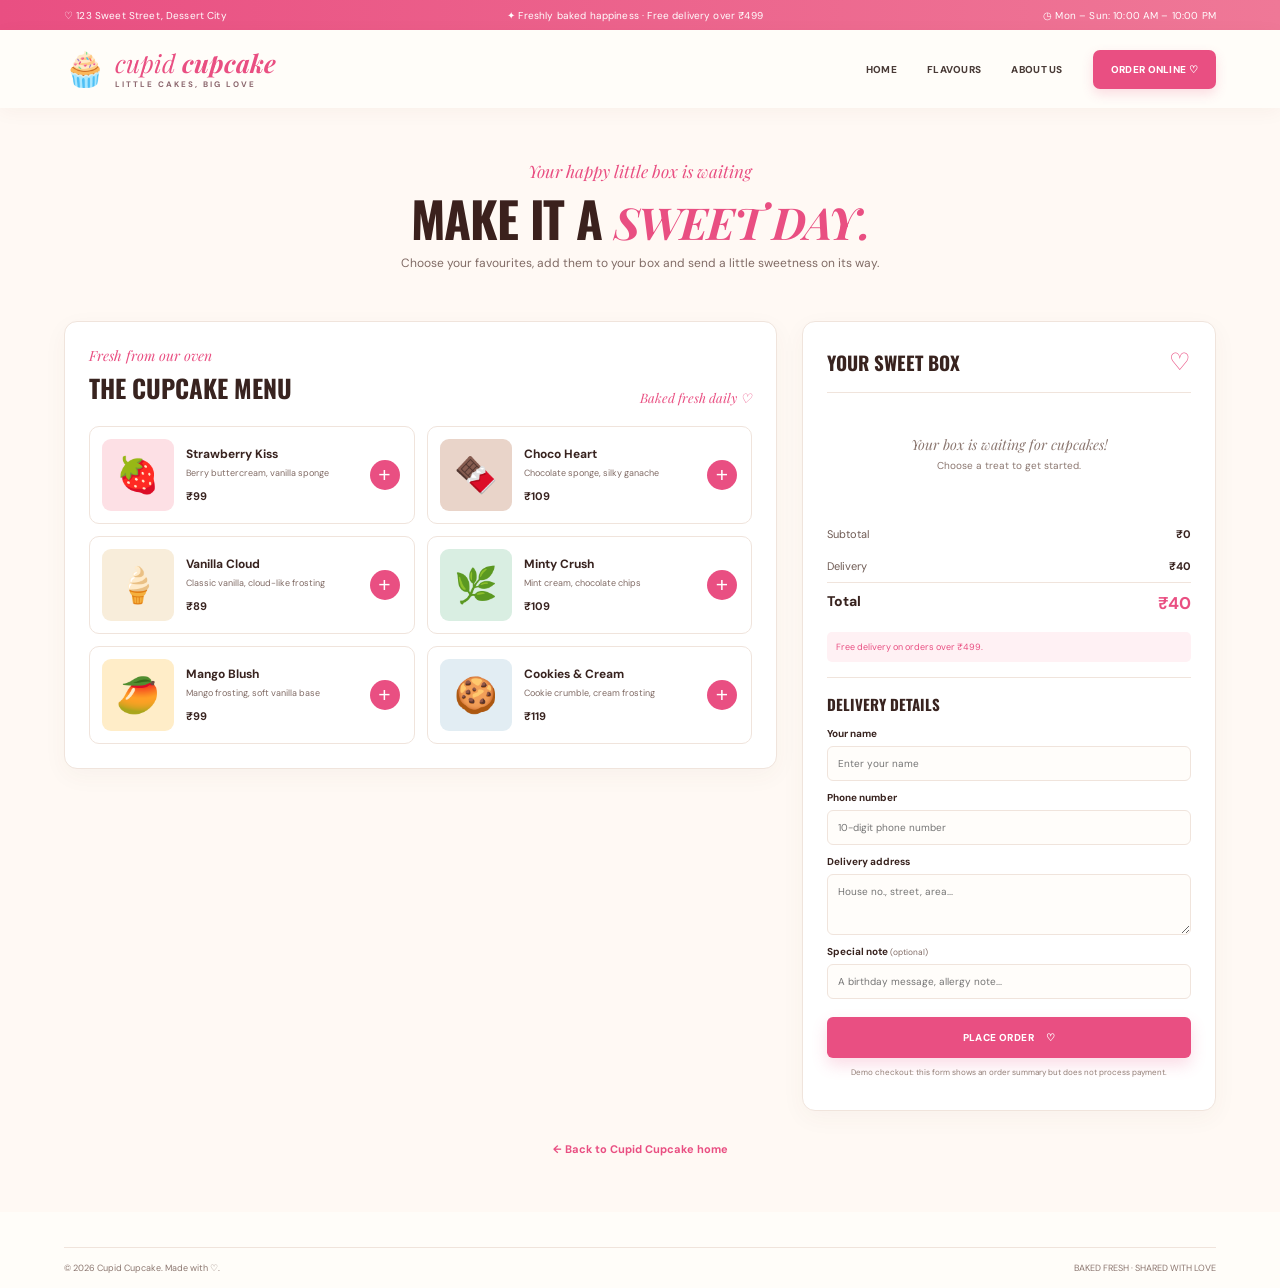
==== order.html @ 5f015a70 "Add files via upload" ====
<!DOCTYPE html>
<html lang="en">
<head>
  <meta charset="UTF-8">
  <meta name="viewport" content="width=device-width, initial-scale=1.0">
  <title>Order Online | Cupid Cupcake</title>
  <link rel="preconnect" href="https://fonts.googleapis.com">
  <link rel="preconnect" href="https://fonts.gstatic.com" crossorigin>
  <link href="https://fonts.googleapis.com/css2?family=DM+Sans:wght@400;500;600;700;800&family=Playfair+Display:ital,wght@0,600;0,700;1,600&family=Oswald:wght@500;600;700&display=swap" rel="stylesheet">
  <link rel="stylesheet" href="styles.css">
</head>
<body class="order-page">
  <div class="top-strip"><span>♡ 123 Sweet Street, Dessert City</span><span>✦ Freshly baked happiness · Free delivery over ₹499</span><span>◷ Mon – Sun: 10:00 AM – 10:00 PM</span></div>
  <header class="site-header">
    <a class="brand" href="index.html"><span class="brand-mark">🧁</span><span class="brand-name">cupid <b>cupcake</b><small>LITTLE CAKES, BIG LOVE</small></span></a>
    <button class="menu-toggle" aria-label="Toggle navigation" aria-expanded="false">☰</button>
    <nav class="main-nav"><a href="index.html#home">HOME</a><a href="index.html#flavors">FLAVOURS</a><a href="index.html#about">ABOUT US</a><a class="nav-order active-order" href="order.html">ORDER ONLINE ♡</a></nav>
  </header>

  <main class="order-main">
    <div class="order-intro"><p class="eyebrow">Your happy little box is waiting</p><h1>MAKE IT A <em>SWEET DAY.</em></h1><p>Choose your favourites, add them to your box and send a little sweetness on its way.</p></div>
    <div class="order-layout">
      <section class="order-catalog">
        <div class="section-heading"><div><p class="eyebrow">Fresh from our oven</p><h2>THE CUPCAKE MENU</h2></div><span class="menu-note">Baked fresh daily ♡</span></div>
        <div class="order-grid" id="order-grid">
          <article class="order-item" data-name="Strawberry Kiss" data-price="99"><div class="order-emoji strawberry">🍓</div><div><h3>Strawberry Kiss</h3><p>Berry buttercream, vanilla sponge</p><b>₹99</b></div><button class="add-button" aria-label="Add Strawberry Kiss">+</button></article>
          <article class="order-item" data-name="Choco Heart" data-price="109"><div class="order-emoji chocolate">🍫</div><div><h3>Choco Heart</h3><p>Chocolate sponge, silky ganache</p><b>₹109</b></div><button class="add-button" aria-label="Add Choco Heart">+</button></article>
          <article class="order-item" data-name="Vanilla Cloud" data-price="89"><div class="order-emoji vanilla">🍦</div><div><h3>Vanilla Cloud</h3><p>Classic vanilla, cloud-like frosting</p><b>₹89</b></div><button class="add-button" aria-label="Add Vanilla Cloud">+</button></article>
          <article class="order-item" data-name="Minty Crush" data-price="109"><div class="order-emoji mint">🌿</div><div><h3>Minty Crush</h3><p>Mint cream, chocolate chips</p><b>₹109</b></div><button class="add-button" aria-label="Add Minty Crush">+</button></article>
          <article class="order-item" data-name="Mango Blush" data-price="99"><div class="order-emoji mango">🥭</div><div><h3>Mango Blush</h3><p>Mango frosting, soft vanilla base</p><b>₹99</b></div><button class="add-button" aria-label="Add Mango Blush">+</button></article>
          <article class="order-item" data-name="Cookies & Cream" data-price="119"><div class="order-emoji cookies">🍪</div><div><h3>Cookies & Cream</h3><p>Cookie crumble, cream frosting</p><b>₹119</b></div><button class="add-button" aria-label="Add Cookies & Cream">+</button></article>
        </div>
      </section>
      <aside class="cart-panel">
        <div class="cart-title"><h2>YOUR SWEET BOX</h2><span>♡</span></div>
        <div id="cart-items" class="cart-items"><p class="empty-cart">Your box is waiting for cupcakes!<br><span>Choose a treat to get started.</span></p></div>
        <div class="cart-total"><span>Subtotal</span><b id="subtotal">₹0</b></div>
        <div class="cart-total delivery"><span>Delivery</span><b id="delivery">₹40</b></div>
        <div class="cart-total grand-total"><span>Total</span><b id="total">₹40</b></div>
        <p class="delivery-hint" id="delivery-hint">Free delivery on orders over ₹499.</p>
        <form id="checkout-form" class="checkout-form">
          <h3>DELIVERY DETAILS</h3>
          <label>Your name<input name="customer" type="text" placeholder="Enter your name" required></label>
          <label>Phone number<input name="phone" type="tel" placeholder="10-digit phone number" pattern="[0-9]{10}" required></label>
          <label>Delivery address<textarea name="address" rows="3" placeholder="House no., street, area..." required></textarea></label>
          <label>Special note <small>(optional)</small><input name="note" type="text" placeholder="A birthday message, allergy note..."></label>
          <button class="button button-primary checkout-button" type="submit">PLACE ORDER <span>♡</span></button>
          <p class="checkout-disclaimer">Demo checkout: this form shows an order summary but does not process payment.</p>
        </form>
      </aside>
    </div>
    <div class="order-back"><a href="index.html">← Back to Cupid Cupcake home</a></div>
  </main>
  <footer><div class="footer-bottom"><span>© 2026 Cupid Cupcake. Made with ♡.</span><span>BAKED FRESH · SHARED WITH LOVE</span></div></footer>
  <script src="script.js"></script>
</body>
</html>
---- styles.css ----
*{box-sizing:border-box} :root{--pink:#e94f82;--pink-dark:#d93670;--rose:#f9d7df;--cream:#fff8f0;--ink:#38231f;--muted:#806b65;--line:#f0e4dc;--mint:#d9f0e5} html{scroll-behavior:smooth}body{margin:0;background:var(--cream);color:var(--ink);font-family:"DM Sans",sans-serif;font-size:14px}.top-strip{height:30px;background:linear-gradient(90deg,#e94f82,#ef7897);color:white;display:flex;align-items:center;justify-content:space-between;padding:0 5%;font-size:10px;letter-spacing:.15px}.site-header{height:78px;background:#fffdf9;display:flex;align-items:center;justify-content:space-between;padding:0 5%;position:sticky;top:0;z-index:20;box-shadow:0 4px 18px #6b37200b}.brand{display:flex;align-items:center;gap:9px;text-decoration:none;color:var(--pink);min-width:170px}.brand-mark{font-size:34px}.brand-name{font-family:"Playfair Display",serif;font-style:italic;font-size:25px;line-height:1}.brand-name b{font-weight:700}.brand-name small{display:block;font:700 8px "DM Sans",sans-serif;letter-spacing:2px;margin-top:4px;color:#8b666d}.main-nav{display:flex;align-items:center;gap:30px}.main-nav a{font-size:10px;font-weight:800;color:#493b37;text-decoration:none;letter-spacing:.3px;position:relative}.main-nav a:hover,.main-nav a.active{color:var(--pink)}.main-nav a.active:after{content:"";position:absolute;bottom:-12px;left:0;width:100%;height:2px;background:var(--pink)}.main-nav .nav-order{background:var(--pink);color:white;padding:13px 18px;border-radius:7px;box-shadow:0 5px 12px #e94f8230}.main-nav .nav-order:after{display:none}.menu-toggle{display:none;border:0;background:none;font-size:25px;color:var(--pink)}.hero{min-height:470px;padding:55px 7% 34px;display:grid;grid-template-columns:1fr 1fr;align-items:center;background:radial-gradient(circle at 77% 43%,#ffe4e7 0,transparent 33%),linear-gradient(110deg,#fff8f0,#fff2eb);overflow:hidden}.hero-copy{max-width:550px}.eyebrow{font-family:"Playfair Display",serif;font-style:italic;color:var(--pink);font-size:17px;margin:0 0 12px}.hero h1,.order-intro h1{font:700 clamp(42px,5.4vw,68px)/.98 "Oswald",sans-serif;letter-spacing:-1.2px;margin:0;color:#3b211d}.hero h1 em,.order-intro h1 em{font-family:"Playfair Display",serif;font-size:.9em;color:var(--pink);font-weight:700}.hero-description{font-size:14px;line-height:1.8;color:#6c5650;max-width:390px;margin:22px 0}.hero-actions{display:flex;gap:12px;flex-wrap:wrap}.button{display:inline-flex;align-items:center;justify-content:center;gap:12px;text-decoration:none;border:0;border-radius:6px;padding:14px 20px;font:800 10px "DM Sans",sans-serif;letter-spacing:.4px;cursor:pointer;transition:.2s}.button:hover,.nav-order:hover{transform:translateY(-2px);filter:brightness(.98)}.button-primary{background:var(--pink);color:white;box-shadow:0 7px 16px #e94f8233}.button-outline{border:1px solid var(--pink);color:var(--pink);background:transparent}.button-light{background:white;color:var(--pink)}.hero-perks{display:flex;gap:36px;margin-top:38px}.hero-perks div{display:grid;grid-template-columns:25px auto;column-gap:7px;align-items:center}.hero-perks span{grid-row:span 2;color:var(--pink);font-size:22px}.hero-perks b{font-size:10px}.hero-perks small{font-size:9px;color:var(--muted)}.hero-art{position:relative;display:flex;justify-content:center;align-items:center;min-height:390px}.hero-art img{width:min(100%,530px);height:410px;object-fit:contain;filter:drop-shadow(0 18px 16px #a65d3930);position:relative;z-index:1}.floating-sticker{position:absolute;right:3%;top:4%;width:88px;height:88px;border-radius:50%;background:#f58bad;color:white;display:flex;flex-direction:column;align-items:center;justify-content:center;font:700 21px "Oswald";transform:rotate(12deg);z-index:2;box-shadow:0 5px 15px #e94f8240}.floating-sticker small{font:700 8px "DM Sans";text-align:center;letter-spacing:1px}.sparkle{position:absolute;color:#f17b9c;font-size:28px}.sparkle-one{left:5%;top:18%}.sparkle-two{right:5%;bottom:15%}.hero-caption{position:absolute;bottom:8px;right:5%;font:italic 15px "Playfair Display";color:var(--pink);transform:rotate(-7deg)}.benefit-bar{margin:-2px auto 0;position:relative;z-index:3;width:90%;background:white;border-radius:12px;box-shadow:0 7px 24px #70412b12;display:grid;grid-template-columns:repeat(4,1fr);padding:18px 25px}.benefit-bar>div{display:flex;align-items:center;justify-content:center;gap:13px;border-right:1px solid var(--line)}.benefit-bar>div:last-child{border:0}.benefit-bar>div>span{font-size:24px;color:var(--pink)}.benefit-bar p{margin:0;display:grid;gap:4px}.benefit-bar b{font-size:9px}.benefit-bar small{font-size:9px;color:var(--muted)}.section-wrap{width:90%;max-width:1300px;margin:55px auto}.section-heading{display:flex;justify-content:space-between;align-items:end;margin-bottom:20px}.section-heading .eyebrow,.center-heading .eyebrow{font-size:14px;margin-bottom:4px}.section-heading h2,.center-heading h2,.about-panel h2{font:700 25px "Oswald";margin:0}.section-heading h2 span{color:var(--pink);font-size:30px;margin-left:8px}.text-link{font-size:10px;font-weight:800;color:var(--pink);text-decoration:none}.flavour-grid{display:grid;grid-template-columns:repeat(6,1fr);gap:14px}.flavour-card{background:white;border:1px solid #f2e9e3;border-radius:10px;overflow:hidden;text-align:center;padding:10px 10px 13px;box-shadow:0 5px 15px #68422a0b;transition:.2s}.flavour-card:hover{transform:translateY(-5px);box-shadow:0 12px 24px #68422a17}.flavour-art{height:112px;border-radius:8px;display:grid;place-items:center;font-size:57px;background:#fde0e5}.chocolate{background:#e9d4c9!important}.vanilla{background:#f8edda!important}.mint{background:#d9eee2!important}.mango{background:#ffedc8!important}.cookies{background:#e2edf3!important}.flavour-card h3{font-size:12px;margin:11px 0 3px}.flavour-card p{font-size:9px;color:var(--muted);margin:0 0 10px}.card-bottom{display:flex;justify-content:space-between;align-items:center;padding:0 4px}.card-bottom b{font-size:12px}.card-bottom a{font-size:8px;font-weight:800;color:white;background:var(--pink);border-radius:4px;padding:7px 9px;text-decoration:none}.story-row{display:grid;grid-template-columns:1.05fr 1fr;gap:20px;margin-top:40px}.deal-panel{min-height:205px;border-radius:12px;padding:27px 30px;background:linear-gradient(110deg,#ed6790,#f59cb0);color:white;display:flex;align-items:center;justify-content:space-between;overflow:hidden}.deal-panel .eyebrow{color:#fff3f6;font-size:14px}.deal-panel h2{font:700 25px/1.15 "Oswald";margin:0 0 8px}.deal-panel p:not(.eyebrow){font:italic 16px "Playfair Display";margin:0 0 15px}.deal-cupcakes{font-size:55px;white-space:nowrap;transform:rotate(-8deg);filter:drop-shadow(0 8px 4px #9b385533)}.about-panel{padding:20px 26px;background:#fff5ec;border-radius:12px}.about-panel h2{margin-bottom:12px}.about-panel>p:not(.eyebrow){font-size:11px;line-height:1.8;color:#6f5a52;max-width:470px}.about-points{display:flex;gap:25px;margin-top:18px;color:var(--pink);font-size:13px}.about-points b{display:block;color:var(--ink);font-size:9px;margin-top:5px}.reviews{margin-top:50px}.center-heading{text-align:center;margin-bottom:22px}.center-heading h2{font-size:22px}.review-grid{display:grid;grid-template-columns:repeat(3,1fr);gap:15px}.review-card{background:white;border:1px solid var(--line);border-radius:10px;padding:18px;display:flex;gap:14px;box-shadow:0 5px 15px #68422a0a}.avatar{flex:0 0 42px;height:42px;border-radius:50%;display:grid;place-items:center;background:#f8d6df;color:#a43b60;font:700 19px "Playfair Display"}.avatar-two{background:#dcece5;color:#376e59}.avatar-three{background:#f8e7c9;color:#956c27}.stars{color:#f1a13b;letter-spacing:2px;font-size:12px}.review-card p{font-size:10px;line-height:1.7;color:#68544d;margin:7px 0}.review-card b{font-size:9px}.cta-strip{width:94%;margin:35px auto 25px;background:linear-gradient(90deg,#e95787,#f28ca8);border-radius:10px;min-height:78px;padding:12px 4%;display:flex;align-items:center;justify-content:space-between;color:white}.cta-strip>span{font-size:35px}.cta-strip h2{font:italic 22px "Playfair Display";margin:0}.cta-strip p{font-size:10px;margin:4px 0 0;color:#fff0f4}.cta-strip .button{min-width:145px}footer{background:#fffdf9;padding:35px 5% 0}.footer-main{display:grid;grid-template-columns:1.3fr 1fr 1.2fr 1.1fr 1.4fr;gap:30px;padding-bottom:28px}.footer-main h4{font-size:9px;margin:5px 0 14px}.footer-main>div>a:not(.brand){display:block;text-decoration:none;color:#796761;font-size:9px;margin:9px 0}.footer-main p{font-size:9px;line-height:1.8;color:#796761}.footer-brand>p{margin:12px 0}.socials{display:flex;gap:7px}.socials a{width:22px;height:22px;border-radius:50%;background:var(--pink);color:white;text-decoration:none;display:grid;place-items:center;font-size:11px}.newsletter{display:flex;gap:5px}.newsletter input{min-width:0;width:100%;border:1px solid var(--line);border-radius:4px;padding:9px;font:9px "DM Sans"}.newsletter button{border:0;background:var(--pink);color:white;font-size:9px;font-weight:800;border-radius:4px;padding:0 12px}.footer-bottom{border-top:1px solid var(--line);padding:14px 0;display:flex;justify-content:space-between;color:#8c7770;font-size:9px}.order-page{background:#fff9f4}.order-main{width:90%;max-width:1300px;margin:0 auto 55px}.order-intro{text-align:center;padding:52px 10px 38px}.order-intro h1{font-size:49px}.order-intro>p:last-child{color:var(--muted);font-size:12px}.order-layout{display:grid;grid-template-columns:1.55fr .9fr;gap:25px;align-items:start}.order-catalog,.cart-panel{background:white;border:1px solid var(--line);border-radius:13px;padding:24px;box-shadow:0 7px 25px #68422a0b}.menu-note{font:italic 13px "Playfair Display";color:var(--pink)}.order-grid{display:grid;grid-template-columns:repeat(2,1fr);gap:12px}.order-item{border:1px solid var(--line);border-radius:10px;padding:12px;display:grid;grid-template-columns:72px 1fr 32px;gap:12px;align-items:center}.order-emoji{width:72px;height:72px;border-radius:9px;background:#fde0e5;display:grid;place-items:center;font-size:35px}.order-item h3{font-size:12px;margin:0 0 5px}.order-item p{font-size:9px;color:var(--muted);margin:0 0 7px}.order-item b{font-size:11px}.add-button{width:30px;height:30px;border:0;border-radius:50%;background:var(--pink);color:white;font-size:21px;cursor:pointer}.add-button:hover{background:var(--pink-dark)}.cart-panel{position:sticky;top:100px}.cart-title{display:flex;justify-content:space-between;align-items:center;border-bottom:1px solid var(--line);padding-bottom:15px}.cart-title h2{font:700 19px "Oswald";margin:0}.cart-title span{font-size:24px;color:var(--pink)}.cart-items{padding:8px 0}.empty-cart{text-align:center;color:#8b7770;font:italic 14px "Playfair Display";padding:20px 0}.empty-cart span{font:10px "DM Sans";line-height:2}.cart-line{display:grid;grid-template-columns:1fr auto;gap:8px;padding:11px 0;border-bottom:1px solid #f4ece7}.cart-line strong{font-size:11px}.cart-line small{display:block;color:var(--muted);font-size:9px;margin-top:4px}.quantity{display:flex;align-items:center;gap:8px}.quantity button{border:1px solid var(--line);background:#fff7f4;color:var(--pink);border-radius:50%;width:22px;height:22px;cursor:pointer}.quantity b{font-size:10px}.cart-total{display:flex;justify-content:space-between;padding:9px 0;font-size:11px;color:#6f5b54}.cart-total b{color:var(--ink)}.delivery{border-bottom:1px solid var(--line)}.grand-total{font-size:14px;font-weight:800;color:var(--ink)}.grand-total b{font-size:17px;color:var(--pink)}.delivery-hint{font-size:9px;color:var(--pink);background:#fff1f4;border-radius:5px;padding:9px}.checkout-form{border-top:1px solid var(--line);padding-top:15px;margin-top:15px}.checkout-form h3{font:700 15px "Oswald";margin:0 0 12px}.checkout-form label{display:block;font-size:10px;font-weight:700;margin:10px 0}.checkout-form label small{font-weight:400;color:var(--muted)}.checkout-form input,.checkout-form textarea{display:block;width:100%;margin-top:6px;border:1px solid var(--line);border-radius:6px;padding:10px;font:10px "DM Sans";background:#fffdfa;resize:vertical}.checkout-button{width:100%;margin-top:8px}.checkout-disclaimer{font-size:8px;line-height:1.5;color:#927e76;text-align:center}.order-back{text-align:center;margin:28px}.order-back a{font-size:11px;color:var(--pink);font-weight:700;text-decoration:none}
@media(max-width:950px){.main-nav{gap:15px}.flavour-grid{grid-template-columns:repeat(3,1fr)}.footer-main{grid-template-columns:repeat(3,1fr)}.order-layout{grid-template-columns:1fr}.cart-panel{position:static}.hero{padding-left:5%;padding-right:5%}}
@media(max-width:650px){.top-strip{height:auto;min-height:28px;justify-content:center;padding:7px 10px}.top-strip span:first-child,.top-strip span:last-child{display:none}.site-header{height:68px;padding:0 5%}.menu-toggle{display:block}.main-nav{display:none;position:absolute;top:68px;left:0;right:0;background:#fffdf9;padding:20px 6%;box-shadow:0 10px 15px #4a2c1c12;flex-direction:column;align-items:flex-start;gap:20px}.main-nav.open{display:flex}.main-nav a.active:after{display:none}.hero{grid-template-columns:1fr;padding:40px 7% 20px;text-align:center}.hero-copy{margin:auto}.hero h1{font-size:47px}.hero-description{margin:18px auto}.hero-actions{justify-content:center}.hero-perks{justify-content:center;gap:17px}.hero-perks div{grid-template-columns:20px auto;text-align:left}.hero-art{min-height:300px;margin-top:10px}.hero-art img{height:310px}.floating-sticker{right:2%;top:0;width:70px;height:70px;font-size:17px}.benefit-bar{grid-template-columns:repeat(2,1fr);gap:15px;padding:17px 10px;width:92%}.benefit-bar>div{border:0;justify-content:flex-start;padding-left:8px}.section-wrap{width:92%;margin:42px auto}.section-heading{align-items:flex-start;gap:12px}.section-heading h2{font-size:21px}.text-link{font-size:8px;white-space:nowrap;padding-top:10px}.flavour-grid{grid-template-columns:repeat(2,1fr);gap:10px}.flavour-art{height:100px}.story-row{grid-template-columns:1fr}.deal-panel{padding:23px 18px}.deal-panel h2{font-size:22px}.deal-cupcakes{font-size:38px}.about-points{gap:15px}.review-grid{grid-template-columns:1fr}.cta-strip{width:92%;gap:10px;padding:15px}.cta-strip>span{font-size:25px}.cta-strip h2{font-size:17px}.cta-strip p{font-size:9px}.cta-strip .button{min-width:105px;padding:12px 9px;font-size:8px}.footer-main{grid-template-columns:repeat(2,1fr);gap:20px}.footer-bottom{gap:10px;flex-direction:column;text-align:center}.order-main{width:92%}.order-intro{padding:40px 0 25px}.order-intro h1{font-size:39px}.order-catalog,.cart-panel{padding:16px}.order-grid{grid-template-columns:1fr}.order-item{grid-template-columns:64px 1fr 30px}.order-emoji{width:64px;height:64px}.menu-note{font-size:10px}}
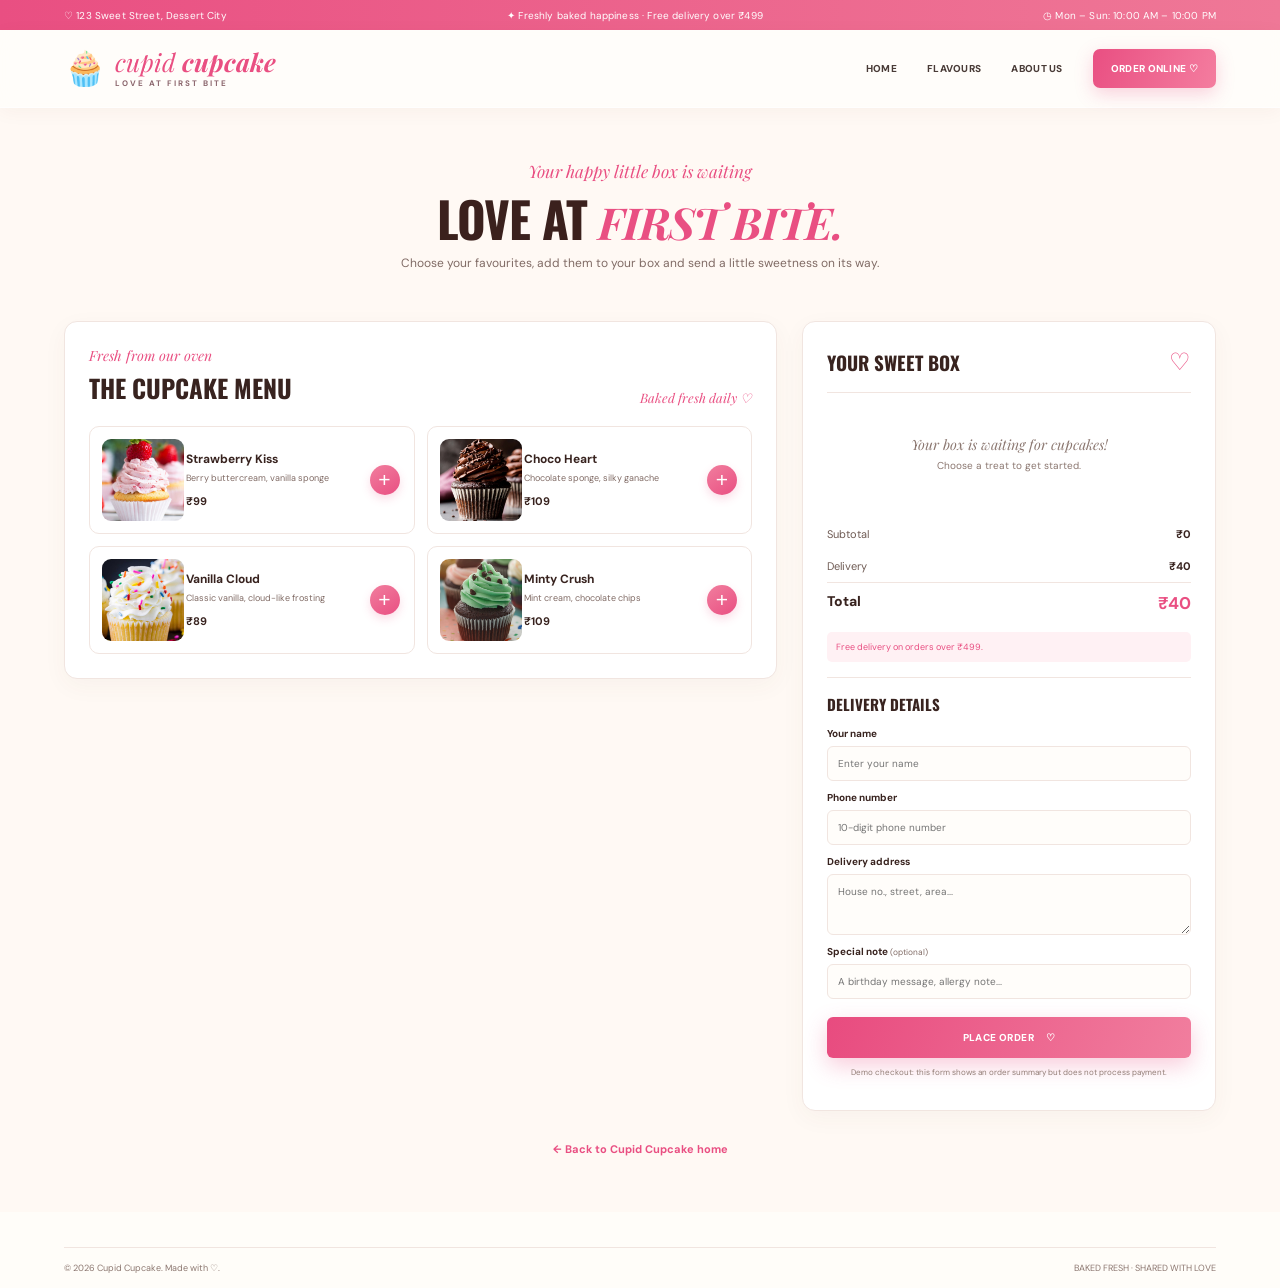
==== commit 5146350c: "Add files via upload" ====
--- a/order.html
+++ b/order.html
@@ -12,26 +12,24 @@
 <body class="order-page">
   <div class="top-strip"><span>♡ 123 Sweet Street, Dessert City</span><span>✦ Freshly baked happiness · Free delivery over ₹499</span><span>◷ Mon – Sun: 10:00 AM – 10:00 PM</span></div>
   <header class="site-header">
-    <a class="brand" href="index.html"><span class="brand-mark">🧁</span><span class="brand-name">cupid <b>cupcake</b><small>LITTLE CAKES, BIG LOVE</small></span></a>
+    <a class="brand" href="index.html"><span class="brand-mark">🧁</span><span class="brand-name">cupid <b>cupcake</b><small>LOVE AT FIRST BITE</small></span></a>
     <button class="menu-toggle" aria-label="Toggle navigation" aria-expanded="false">☰</button>
     <nav class="main-nav"><a href="index.html#home">HOME</a><a href="index.html#flavors">FLAVOURS</a><a href="index.html#about">ABOUT US</a><a class="nav-order active-order" href="order.html">ORDER ONLINE ♡</a></nav>
   </header>
 
   <main class="order-main">
-    <div class="order-intro"><p class="eyebrow">Your happy little box is waiting</p><h1>MAKE IT A <em>SWEET DAY.</em></h1><p>Choose your favourites, add them to your box and send a little sweetness on its way.</p></div>
+    <div class="order-intro reveal"><p class="eyebrow">Your happy little box is waiting</p><h1>LOVE AT <em>FIRST BITE.</em></h1><p>Choose your favourites, add them to your box and send a little sweetness on its way.</p></div>
     <div class="order-layout">
-      <section class="order-catalog">
-        <div class="section-heading"><div><p class="eyebrow">Fresh from our oven</p><h2>THE CUPCAKE MENU</h2></div><span class="menu-note">Baked fresh daily ♡</span></div>
+      <section class="order-catalog reveal">
+        <div class="section-heading reveal"><div><p class="eyebrow">Fresh from our oven</p><h2>THE CUPCAKE MENU</h2></div><span class="menu-note">Baked fresh daily ♡</span></div>
         <div class="order-grid" id="order-grid">
-          <article class="order-item" data-name="Strawberry Kiss" data-price="99"><div class="order-emoji strawberry">🍓</div><div><h3>Strawberry Kiss</h3><p>Berry buttercream, vanilla sponge</p><b>₹99</b></div><button class="add-button" aria-label="Add Strawberry Kiss">+</button></article>
-          <article class="order-item" data-name="Choco Heart" data-price="109"><div class="order-emoji chocolate">🍫</div><div><h3>Choco Heart</h3><p>Chocolate sponge, silky ganache</p><b>₹109</b></div><button class="add-button" aria-label="Add Choco Heart">+</button></article>
-          <article class="order-item" data-name="Vanilla Cloud" data-price="89"><div class="order-emoji vanilla">🍦</div><div><h3>Vanilla Cloud</h3><p>Classic vanilla, cloud-like frosting</p><b>₹89</b></div><button class="add-button" aria-label="Add Vanilla Cloud">+</button></article>
-          <article class="order-item" data-name="Minty Crush" data-price="109"><div class="order-emoji mint">🌿</div><div><h3>Minty Crush</h3><p>Mint cream, chocolate chips</p><b>₹109</b></div><button class="add-button" aria-label="Add Minty Crush">+</button></article>
-          <article class="order-item" data-name="Mango Blush" data-price="99"><div class="order-emoji mango">🥭</div><div><h3>Mango Blush</h3><p>Mango frosting, soft vanilla base</p><b>₹99</b></div><button class="add-button" aria-label="Add Mango Blush">+</button></article>
-          <article class="order-item" data-name="Cookies & Cream" data-price="119"><div class="order-emoji cookies">🍪</div><div><h3>Cookies & Cream</h3><p>Cookie crumble, cream frosting</p><b>₹119</b></div><button class="add-button" aria-label="Add Cookies & Cream">+</button></article>
+          <article class="order-item" data-name="Strawberry Kiss" data-price="99"><img class="order-photo" src="Strawberry Kiss.jpg" alt="Strawberry Kiss cupcake" loading="lazy"><div><h3>Strawberry Kiss</h3><p>Berry buttercream, vanilla sponge</p><b>₹99</b></div><button class="add-button" aria-label="Add Strawberry Kiss">+</button></article>
+          <article class="order-item" data-name="Choco Heart" data-price="109"><img class="order-photo" src="Choco Heart.jpg" alt="Choco Heart cupcake" loading="lazy"><div><h3>Choco Heart</h3><p>Chocolate sponge, silky ganache</p><b>₹109</b></div><button class="add-button" aria-label="Add Choco Heart">+</button></article>
+          <article class="order-item" data-name="Vanilla Cloud" data-price="89"><img class="order-photo" src="Vanilla Cloud.jpg" alt="Vanilla Cloud cupcake" loading="lazy"><div><h3>Vanilla Cloud</h3><p>Classic vanilla, cloud-like frosting</p><b>₹89</b></div><button class="add-button" aria-label="Add Vanilla Cloud">+</button></article>
+          <article class="order-item" data-name="Minty Crush" data-price="109"><img class="order-photo" src="Minty Crush.webp" alt="Minty Crush cupcake" loading="lazy"><div><h3>Minty Crush</h3><p>Mint cream, chocolate chips</p><b>₹109</b></div><button class="add-button" aria-label="Add Minty Crush">+</button></article>
         </div>
       </section>
-      <aside class="cart-panel">
+      <aside class="cart-panel reveal reveal-delay">
         <div class="cart-title"><h2>YOUR SWEET BOX</h2><span>♡</span></div>
         <div id="cart-items" class="cart-items"><p class="empty-cart">Your box is waiting for cupcakes!<br><span>Choose a treat to get started.</span></p></div>
         <div class="cart-total"><span>Subtotal</span><b id="subtotal">₹0</b></div>
--- a/styles.css
+++ b/styles.css
@@ -1,3 +1,48 @@
 *{box-sizing:border-box} :root{--pink:#e94f82;--pink-dark:#d93670;--rose:#f9d7df;--cream:#fff8f0;--ink:#38231f;--muted:#806b65;--line:#f0e4dc;--mint:#d9f0e5} html{scroll-behavior:smooth}body{margin:0;background:var(--cream);color:var(--ink);font-family:"DM Sans",sans-serif;font-size:14px}.top-strip{height:30px;background:linear-gradient(90deg,#e94f82,#ef7897);color:white;display:flex;align-items:center;justify-content:space-between;padding:0 5%;font-size:10px;letter-spacing:.15px}.site-header{height:78px;background:#fffdf9;display:flex;align-items:center;justify-content:space-between;padding:0 5%;position:sticky;top:0;z-index:20;box-shadow:0 4px 18px #6b37200b}.brand{display:flex;align-items:center;gap:9px;text-decoration:none;color:var(--pink);min-width:170px}.brand-mark{font-size:34px}.brand-name{font-family:"Playfair Display",serif;font-style:italic;font-size:25px;line-height:1}.brand-name b{font-weight:700}.brand-name small{display:block;font:700 8px "DM Sans",sans-serif;letter-spacing:2px;margin-top:4px;color:#8b666d}.main-nav{display:flex;align-items:center;gap:30px}.main-nav a{font-size:10px;font-weight:800;color:#493b37;text-decoration:none;letter-spacing:.3px;position:relative}.main-nav a:hover,.main-nav a.active{color:var(--pink)}.main-nav a.active:after{content:"";position:absolute;bottom:-12px;left:0;width:100%;height:2px;background:var(--pink)}.main-nav .nav-order{background:var(--pink);color:white;padding:13px 18px;border-radius:7px;box-shadow:0 5px 12px #e94f8230}.main-nav .nav-order:after{display:none}.menu-toggle{display:none;border:0;background:none;font-size:25px;color:var(--pink)}.hero{min-height:470px;padding:55px 7% 34px;display:grid;grid-template-columns:1fr 1fr;align-items:center;background:radial-gradient(circle at 77% 43%,#ffe4e7 0,transparent 33%),linear-gradient(110deg,#fff8f0,#fff2eb);overflow:hidden}.hero-copy{max-width:550px}.eyebrow{font-family:"Playfair Display",serif;font-style:italic;color:var(--pink);font-size:17px;margin:0 0 12px}.hero h1,.order-intro h1{font:700 clamp(42px,5.4vw,68px)/.98 "Oswald",sans-serif;letter-spacing:-1.2px;margin:0;color:#3b211d}.hero h1 em,.order-intro h1 em{font-family:"Playfair Display",serif;font-size:.9em;color:var(--pink);font-weight:700}.hero-description{font-size:14px;line-height:1.8;color:#6c5650;max-width:390px;margin:22px 0}.hero-actions{display:flex;gap:12px;flex-wrap:wrap}.button{display:inline-flex;align-items:center;justify-content:center;gap:12px;text-decoration:none;border:0;border-radius:6px;padding:14px 20px;font:800 10px "DM Sans",sans-serif;letter-spacing:.4px;cursor:pointer;transition:.2s}.button:hover,.nav-order:hover{transform:translateY(-2px);filter:brightness(.98)}.button-primary{background:var(--pink);color:white;box-shadow:0 7px 16px #e94f8233}.button-outline{border:1px solid var(--pink);color:var(--pink);background:transparent}.button-light{background:white;color:var(--pink)}.hero-perks{display:flex;gap:36px;margin-top:38px}.hero-perks div{display:grid;grid-template-columns:25px auto;column-gap:7px;align-items:center}.hero-perks span{grid-row:span 2;color:var(--pink);font-size:22px}.hero-perks b{font-size:10px}.hero-perks small{font-size:9px;color:var(--muted)}.hero-art{position:relative;display:flex;justify-content:center;align-items:center;min-height:390px}.hero-art img{width:min(100%,530px);height:410px;object-fit:contain;filter:drop-shadow(0 18px 16px #a65d3930);position:relative;z-index:1}.floating-sticker{position:absolute;right:3%;top:4%;width:88px;height:88px;border-radius:50%;background:#f58bad;color:white;display:flex;flex-direction:column;align-items:center;justify-content:center;font:700 21px "Oswald";transform:rotate(12deg);z-index:2;box-shadow:0 5px 15px #e94f8240}.floating-sticker small{font:700 8px "DM Sans";text-align:center;letter-spacing:1px}.sparkle{position:absolute;color:#f17b9c;font-size:28px}.sparkle-one{left:5%;top:18%}.sparkle-two{right:5%;bottom:15%}.hero-caption{position:absolute;bottom:8px;right:5%;font:italic 15px "Playfair Display";color:var(--pink);transform:rotate(-7deg)}.benefit-bar{margin:-2px auto 0;position:relative;z-index:3;width:90%;background:white;border-radius:12px;box-shadow:0 7px 24px #70412b12;display:grid;grid-template-columns:repeat(4,1fr);padding:18px 25px}.benefit-bar>div{display:flex;align-items:center;justify-content:center;gap:13px;border-right:1px solid var(--line)}.benefit-bar>div:last-child{border:0}.benefit-bar>div>span{font-size:24px;color:var(--pink)}.benefit-bar p{margin:0;display:grid;gap:4px}.benefit-bar b{font-size:9px}.benefit-bar small{font-size:9px;color:var(--muted)}.section-wrap{width:90%;max-width:1300px;margin:55px auto}.section-heading{display:flex;justify-content:space-between;align-items:end;margin-bottom:20px}.section-heading .eyebrow,.center-heading .eyebrow{font-size:14px;margin-bottom:4px}.section-heading h2,.center-heading h2,.about-panel h2{font:700 25px "Oswald";margin:0}.section-heading h2 span{color:var(--pink);font-size:30px;margin-left:8px}.text-link{font-size:10px;font-weight:800;color:var(--pink);text-decoration:none}.flavour-grid{display:grid;grid-template-columns:repeat(6,1fr);gap:14px}.flavour-card{background:white;border:1px solid #f2e9e3;border-radius:10px;overflow:hidden;text-align:center;padding:10px 10px 13px;box-shadow:0 5px 15px #68422a0b;transition:.2s}.flavour-card:hover{transform:translateY(-5px);box-shadow:0 12px 24px #68422a17}.flavour-art{height:112px;border-radius:8px;display:grid;place-items:center;font-size:57px;background:#fde0e5}.chocolate{background:#e9d4c9!important}.vanilla{background:#f8edda!important}.mint{background:#d9eee2!important}.mango{background:#ffedc8!important}.cookies{background:#e2edf3!important}.flavour-card h3{font-size:12px;margin:11px 0 3px}.flavour-card p{font-size:9px;color:var(--muted);margin:0 0 10px}.card-bottom{display:flex;justify-content:space-between;align-items:center;padding:0 4px}.card-bottom b{font-size:12px}.card-bottom a{font-size:8px;font-weight:800;color:white;background:var(--pink);border-radius:4px;padding:7px 9px;text-decoration:none}.story-row{display:grid;grid-template-columns:1.05fr 1fr;gap:20px;margin-top:40px}.deal-panel{min-height:205px;border-radius:12px;padding:27px 30px;background:linear-gradient(110deg,#ed6790,#f59cb0);color:white;display:flex;align-items:center;justify-content:space-between;overflow:hidden}.deal-panel .eyebrow{color:#fff3f6;font-size:14px}.deal-panel h2{font:700 25px/1.15 "Oswald";margin:0 0 8px}.deal-panel p:not(.eyebrow){font:italic 16px "Playfair Display";margin:0 0 15px}.deal-cupcakes{font-size:55px;white-space:nowrap;transform:rotate(-8deg);filter:drop-shadow(0 8px 4px #9b385533)}.about-panel{padding:20px 26px;background:#fff5ec;border-radius:12px}.about-panel h2{margin-bottom:12px}.about-panel>p:not(.eyebrow){font-size:11px;line-height:1.8;color:#6f5a52;max-width:470px}.about-points{display:flex;gap:25px;margin-top:18px;color:var(--pink);font-size:13px}.about-points b{display:block;color:var(--ink);font-size:9px;margin-top:5px}.reviews{margin-top:50px}.center-heading{text-align:center;margin-bottom:22px}.center-heading h2{font-size:22px}.review-grid{display:grid;grid-template-columns:repeat(3,1fr);gap:15px}.review-card{background:white;border:1px solid var(--line);border-radius:10px;padding:18px;display:flex;gap:14px;box-shadow:0 5px 15px #68422a0a}.avatar{flex:0 0 42px;height:42px;border-radius:50%;display:grid;place-items:center;background:#f8d6df;color:#a43b60;font:700 19px "Playfair Display"}.avatar-two{background:#dcece5;color:#376e59}.avatar-three{background:#f8e7c9;color:#956c27}.stars{color:#f1a13b;letter-spacing:2px;font-size:12px}.review-card p{font-size:10px;line-height:1.7;color:#68544d;margin:7px 0}.review-card b{font-size:9px}.cta-strip{width:94%;margin:35px auto 25px;background:linear-gradient(90deg,#e95787,#f28ca8);border-radius:10px;min-height:78px;padding:12px 4%;display:flex;align-items:center;justify-content:space-between;color:white}.cta-strip>span{font-size:35px}.cta-strip h2{font:italic 22px "Playfair Display";margin:0}.cta-strip p{font-size:10px;margin:4px 0 0;color:#fff0f4}.cta-strip .button{min-width:145px}footer{background:#fffdf9;padding:35px 5% 0}.footer-main{display:grid;grid-template-columns:1.3fr 1fr 1.2fr 1.1fr 1.4fr;gap:30px;padding-bottom:28px}.footer-main h4{font-size:9px;margin:5px 0 14px}.footer-main>div>a:not(.brand){display:block;text-decoration:none;color:#796761;font-size:9px;margin:9px 0}.footer-main p{font-size:9px;line-height:1.8;color:#796761}.footer-brand>p{margin:12px 0}.socials{display:flex;gap:7px}.socials a{width:22px;height:22px;border-radius:50%;background:var(--pink);color:white;text-decoration:none;display:grid;place-items:center;font-size:11px}.newsletter{display:flex;gap:5px}.newsletter input{min-width:0;width:100%;border:1px solid var(--line);border-radius:4px;padding:9px;font:9px "DM Sans"}.newsletter button{border:0;background:var(--pink);color:white;font-size:9px;font-weight:800;border-radius:4px;padding:0 12px}.footer-bottom{border-top:1px solid var(--line);padding:14px 0;display:flex;justify-content:space-between;color:#8c7770;font-size:9px}.order-page{background:#fff9f4}.order-main{width:90%;max-width:1300px;margin:0 auto 55px}.order-intro{text-align:center;padding:52px 10px 38px}.order-intro h1{font-size:49px}.order-intro>p:last-child{color:var(--muted);font-size:12px}.order-layout{display:grid;grid-template-columns:1.55fr .9fr;gap:25px;align-items:start}.order-catalog,.cart-panel{background:white;border:1px solid var(--line);border-radius:13px;padding:24px;box-shadow:0 7px 25px #68422a0b}.menu-note{font:italic 13px "Playfair Display";color:var(--pink)}.order-grid{display:grid;grid-template-columns:repeat(2,1fr);gap:12px}.order-item{border:1px solid var(--line);border-radius:10px;padding:12px;display:grid;grid-template-columns:72px 1fr 32px;gap:12px;align-items:center}.order-emoji{width:72px;height:72px;border-radius:9px;background:#fde0e5;display:grid;place-items:center;font-size:35px}.order-item h3{font-size:12px;margin:0 0 5px}.order-item p{font-size:9px;color:var(--muted);margin:0 0 7px}.order-item b{font-size:11px}.add-button{width:30px;height:30px;border:0;border-radius:50%;background:var(--pink);color:white;font-size:21px;cursor:pointer}.add-button:hover{background:var(--pink-dark)}.cart-panel{position:sticky;top:100px}.cart-title{display:flex;justify-content:space-between;align-items:center;border-bottom:1px solid var(--line);padding-bottom:15px}.cart-title h2{font:700 19px "Oswald";margin:0}.cart-title span{font-size:24px;color:var(--pink)}.cart-items{padding:8px 0}.empty-cart{text-align:center;color:#8b7770;font:italic 14px "Playfair Display";padding:20px 0}.empty-cart span{font:10px "DM Sans";line-height:2}.cart-line{display:grid;grid-template-columns:1fr auto;gap:8px;padding:11px 0;border-bottom:1px solid #f4ece7}.cart-line strong{font-size:11px}.cart-line small{display:block;color:var(--muted);font-size:9px;margin-top:4px}.quantity{display:flex;align-items:center;gap:8px}.quantity button{border:1px solid var(--line);background:#fff7f4;color:var(--pink);border-radius:50%;width:22px;height:22px;cursor:pointer}.quantity b{font-size:10px}.cart-total{display:flex;justify-content:space-between;padding:9px 0;font-size:11px;color:#6f5b54}.cart-total b{color:var(--ink)}.delivery{border-bottom:1px solid var(--line)}.grand-total{font-size:14px;font-weight:800;color:var(--ink)}.grand-total b{font-size:17px;color:var(--pink)}.delivery-hint{font-size:9px;color:var(--pink);background:#fff1f4;border-radius:5px;padding:9px}.checkout-form{border-top:1px solid var(--line);padding-top:15px;margin-top:15px}.checkout-form h3{font:700 15px "Oswald";margin:0 0 12px}.checkout-form label{display:block;font-size:10px;font-weight:700;margin:10px 0}.checkout-form label small{font-weight:400;color:var(--muted)}.checkout-form input,.checkout-form textarea{display:block;width:100%;margin-top:6px;border:1px solid var(--line);border-radius:6px;padding:10px;font:10px "DM Sans";background:#fffdfa;resize:vertical}.checkout-button{width:100%;margin-top:8px}.checkout-disclaimer{font-size:8px;line-height:1.5;color:#927e76;text-align:center}.order-back{text-align:center;margin:28px}.order-back a{font-size:11px;color:var(--pink);font-weight:700;text-decoration:none}
 @media(max-width:950px){.main-nav{gap:15px}.flavour-grid{grid-template-columns:repeat(3,1fr)}.footer-main{grid-template-columns:repeat(3,1fr)}.order-layout{grid-template-columns:1fr}.cart-panel{position:static}.hero{padding-left:5%;padding-right:5%}}
 @media(max-width:650px){.top-strip{height:auto;min-height:28px;justify-content:center;padding:7px 10px}.top-strip span:first-child,.top-strip span:last-child{display:none}.site-header{height:68px;padding:0 5%}.menu-toggle{display:block}.main-nav{display:none;position:absolute;top:68px;left:0;right:0;background:#fffdf9;padding:20px 6%;box-shadow:0 10px 15px #4a2c1c12;flex-direction:column;align-items:flex-start;gap:20px}.main-nav.open{display:flex}.main-nav a.active:after{display:none}.hero{grid-template-columns:1fr;padding:40px 7% 20px;text-align:center}.hero-copy{margin:auto}.hero h1{font-size:47px}.hero-description{margin:18px auto}.hero-actions{justify-content:center}.hero-perks{justify-content:center;gap:17px}.hero-perks div{grid-template-columns:20px auto;text-align:left}.hero-art{min-height:300px;margin-top:10px}.hero-art img{height:310px}.floating-sticker{right:2%;top:0;width:70px;height:70px;font-size:17px}.benefit-bar{grid-template-columns:repeat(2,1fr);gap:15px;padding:17px 10px;width:92%}.benefit-bar>div{border:0;justify-content:flex-start;padding-left:8px}.section-wrap{width:92%;margin:42px auto}.section-heading{align-items:flex-start;gap:12px}.section-heading h2{font-size:21px}.text-link{font-size:8px;white-space:nowrap;padding-top:10px}.flavour-grid{grid-template-columns:repeat(2,1fr);gap:10px}.flavour-art{height:100px}.story-row{grid-template-columns:1fr}.deal-panel{padding:23px 18px}.deal-panel h2{font-size:22px}.deal-cupcakes{font-size:38px}.about-points{gap:15px}.review-grid{grid-template-columns:1fr}.cta-strip{width:92%;gap:10px;padding:15px}.cta-strip>span{font-size:25px}.cta-strip h2{font-size:17px}.cta-strip p{font-size:9px}.cta-strip .button{min-width:105px;padding:12px 9px;font-size:8px}.footer-main{grid-template-columns:repeat(2,1fr);gap:20px}.footer-bottom{gap:10px;flex-direction:column;text-align:center}.order-main{width:92%}.order-intro{padding:40px 0 25px}.order-intro h1{font-size:39px}.order-catalog,.cart-panel{padding:16px}.order-grid{grid-template-columns:1fr}.order-item{grid-template-columns:64px 1fr 30px}.order-emoji{width:64px;height:64px}.menu-note{font-size:10px}}
+
+
+/* Cupid Cupcake visual refresh */
+:root{--pink:#e94f82;--pink-deep:#d93670;--cream:#fff9f5;--line:#f1e5e0}
+body{background:radial-gradient(ellipse at 4% 20%,rgba(255,219,231,.28),transparent 34%),radial-gradient(ellipse at 96% 70%,rgba(255,228,205,.24),transparent 32%),#fff9f5}
+.site-header{background:rgba(255,253,250,.92);backdrop-filter:blur(14px);border-bottom:1px solid rgba(255,255,255,.8)}
+.main-nav .nav-order{background:linear-gradient(110deg,#e94f82,#f47d9f);box-shadow:0 6px 18px #e94f8240;transition:transform .25s,box-shadow .25s}
+.main-nav .nav-order:hover{transform:translateY(-2px);box-shadow:0 9px 22px #e94f8259}
+.hero{background:linear-gradient(112deg,#fff9f4 0%,#fff5f2 55%,#ffe9ee 100%);position:relative;isolation:isolate}
+.hero:before{content:"";position:absolute;width:280px;height:280px;right:9%;top:6%;border-radius:50%;background:rgba(255,202,220,.24);filter:blur(2px);z-index:-1;animation:floatGlow 9s ease-in-out infinite}
+.hero-art{position:relative}
+.hero-art:before{content:"";position:absolute;width:350px;height:350px;border-radius:50%;background:radial-gradient(circle,rgba(255,255,255,.96),rgba(255,204,220,.5) 48%,transparent 72%);filter:blur(3px);animation:orbPulse 5s ease-in-out infinite}
+.hero-art img{position:relative;z-index:1;filter:drop-shadow(0 22px 22px rgba(136,75,49,.23));animation:cupcakeFloat 5s ease-in-out infinite}
+.floating-sticker{box-shadow:0 8px 23px #e94f8245;animation:stickerFloat 4s ease-in-out infinite}
+.sparkle{animation:sparklePulse 2.6s ease-in-out infinite}
+.benefit-bar{background:rgba(255,255,255,.9);backdrop-filter:blur(12px);border:1px solid rgba(255,255,255,.95);box-shadow:0 10px 35px rgba(106,54,58,.09)}
+.flavour-grid{grid-template-columns:repeat(4,minmax(0,1fr));gap:17px}
+.flavour-card{background:rgba(255,255,255,.94);border:1px solid #f3e7e3;border-radius:12px;padding:10px 10px 14px;box-shadow:0 7px 22px rgba(104,66,42,.07);transition:transform .3s,box-shadow .3s,border-color .3s}
+.flavour-card:hover{transform:translateY(-8px);box-shadow:0 16px 34px rgba(211,82,123,.16);border-color:#f4c1d0}
+.flavour-photo{height:225px;border-radius:9px;overflow:hidden;position:relative;background:#fff0f3}
+.flavour-photo:after{content:"";position:absolute;inset:0;background:linear-gradient(180deg,transparent 65%,rgba(65,30,36,.08));pointer-events:none}
+.flavour-photo img{width:100%;height:100%;object-fit:cover;display:block;transition:transform .65s cubic-bezier(.2,.7,.2,1)}
+.flavour-card:hover .flavour-photo img{transform:scale(1.07)}
+.photo-tag{position:absolute;top:11px;left:11px;z-index:1;background:rgba(255,255,255,.92);border-radius:20px;padding:6px 9px;color:var(--pink);font-size:8px;font-weight:800;letter-spacing:.5px}
+.mint-tag{color:#438b6c}
+.card-bottom a{background:linear-gradient(110deg,#e94f82,#f184a2);box-shadow:0 4px 10px #e94f8226;transition:transform .2s,box-shadow .2s}
+.card-bottom a:hover{transform:translateY(-2px);box-shadow:0 7px 15px #e94f8240}
+.order-photo{width:82px;height:82px;border-radius:9px;object-fit:cover;display:block}
+.order-item{transition:transform .25s,border-color .25s,box-shadow .25s}
+.order-item:hover{transform:translateY(-3px);border-color:#f1b6c9;box-shadow:0 9px 20px #e94f8213}
+.add-button{background:linear-gradient(145deg,#f17e9e,#e94f82);box-shadow:0 4px 10px #e94f8233;transition:transform .2s,box-shadow .2s}
+.add-button:hover{transform:scale(1.12);box-shadow:0 7px 15px #e94f8255}
+.button-primary{background:linear-gradient(110deg,#e84b7f,#f17e9e);box-shadow:0 8px 22px #e94f8248;transition:transform .25s,box-shadow .25s}
+.button-primary:hover{box-shadow:0 12px 28px #e94f8266}
+.reveal{opacity:0;transform:translateY(24px);transition:opacity .75s ease,transform .75s cubic-bezier(.2,.7,.2,1)}
+.reveal.is-visible{opacity:1;transform:translateY(0)}
+.reveal-delay{transition-delay:.16s}.reveal-delay-1{transition-delay:.08s}.reveal-delay-2{transition-delay:.16s}.reveal-delay-3{transition-delay:.24s}
+@keyframes cupcakeFloat{0%,100%{transform:translateY(0) rotate(-1deg)}50%{transform:translateY(-12px) rotate(1deg)}}
+@keyframes floatGlow{0%,100%{transform:translate(0,0)}50%{transform:translate(-22px,18px)}}
+@keyframes orbPulse{0%,100%{transform:scale(.96);opacity:.8}50%{transform:scale(1.06);opacity:1}}
+@keyframes stickerFloat{0%,100%{transform:translateY(0) rotate(12deg)}50%{transform:translateY(-9px) rotate(17deg)}}
+@keyframes sparklePulse{0%,100%{opacity:.4;transform:scale(.8) rotate(0)}50%{opacity:1;transform:scale(1.2) rotate(24deg)}}
+@media(prefers-reduced-motion:reduce){*,*:before,*:after{scroll-behavior:auto!important;animation-duration:.01ms!important;animation-iteration-count:1!important;transition-duration:.01ms!important}.reveal{opacity:1;transform:none}}
+@media(max-width:950px){.flavour-grid{grid-template-columns:repeat(2,minmax(0,1fr))}.flavour-photo{height:260px}}
+@media(max-width:650px){.flavour-grid{grid-template-columns:repeat(2,minmax(0,1fr))}.flavour-photo{height:170px}.order-photo{width:70px;height:70px}}
